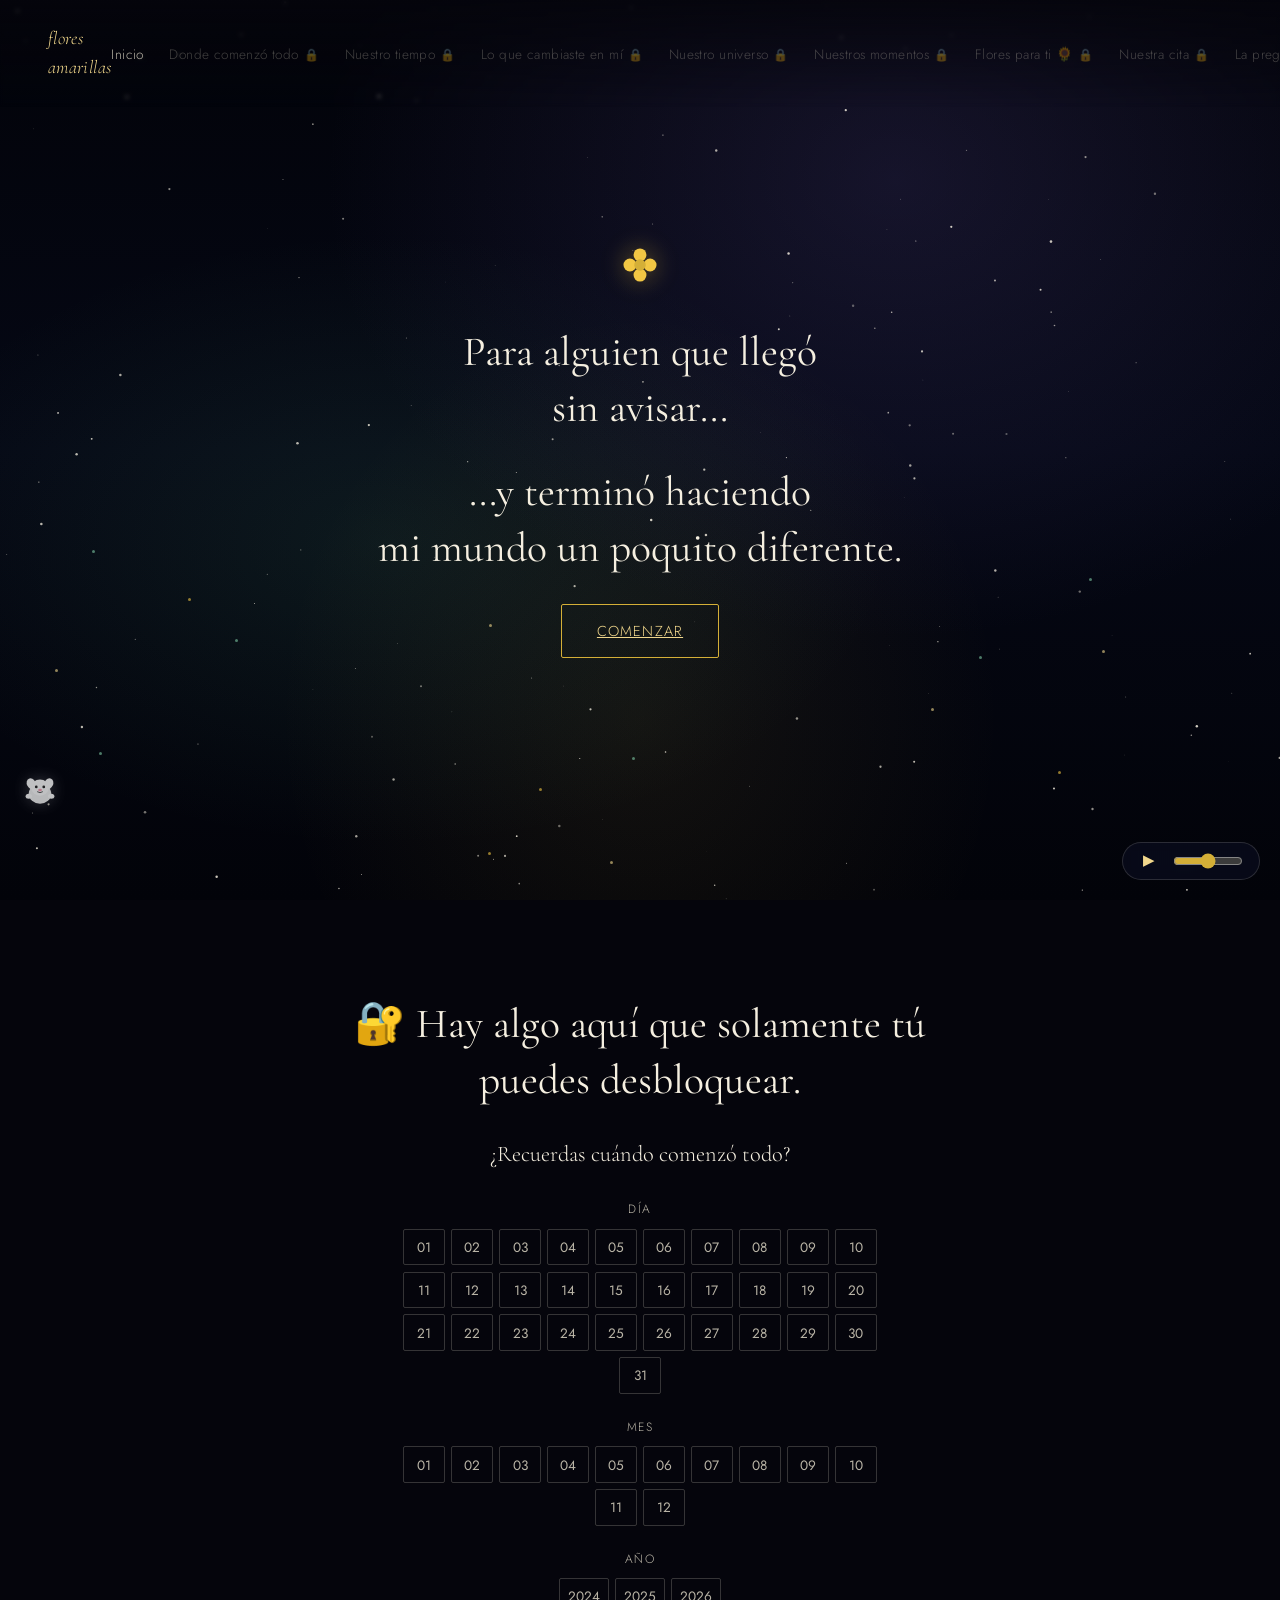
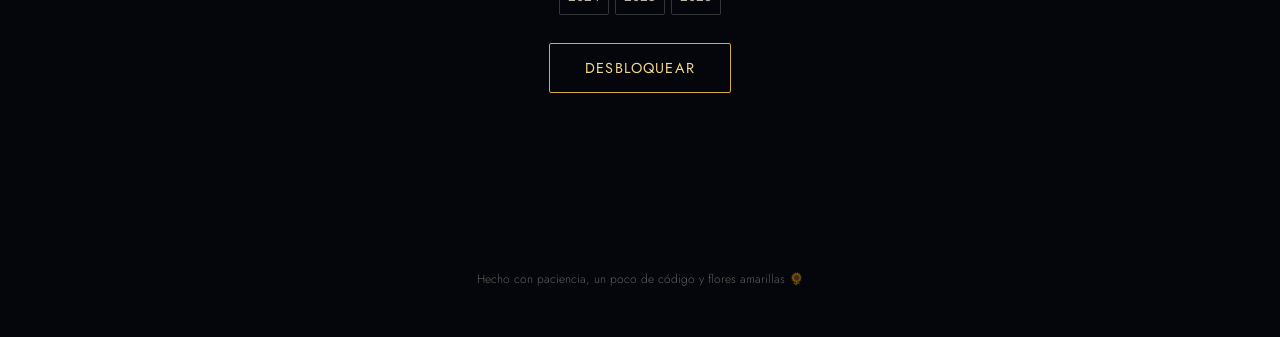
==== paginas/cita.html @ 93f7d059 "Add files via upload" ====
<!DOCTYPE html>
<html lang="es">
<head>
  <meta charset="UTF-8" />
  <meta name="viewport" content="width=device-width, initial-scale=1.0" />
  <title>Nuestra cita — Flores Amarillas</title>

  <link rel="stylesheet" href="../css/style.css" />
  <link rel="stylesheet" href="../css/galaxia.css" />
  <link rel="stylesheet" href="../css/responsive.css" />
</head>
<body>

  <div class="fondo-galaxia" aria-hidden="true"></div>
  <canvas class="lienzo-estrellas" aria-hidden="true"></canvas>

  <nav class="nav" aria-label="Navegación principal">
    <a href="../index.html" class="nav__marca">flores amarillas</a>
    <button class="nav__hamburguesa" aria-label="Abrir menú" aria-expanded="false">
      <span></span><span></span><span></span>
    </button>
    <ul class="nav__lista">
      <li><a href="../index.html" class="nav__enlace">Inicio</a></li>
      <li><a href="comienzo.html" class="nav__enlace" data-requiere-desbloqueo>Donde comenzó todo</a></li>
      <li><a href="tiempo.html" class="nav__enlace" data-requiere-desbloqueo>Nuestro tiempo</a></li>
      <li><a href="cambios.html" class="nav__enlace" data-requiere-desbloqueo>Lo que cambiaste en mí</a></li>
      <li><a href="universo.html" class="nav__enlace" data-requiere-desbloqueo>Nuestro universo</a></li>
      <li><a href="momentos.html" class="nav__enlace" data-requiere-desbloqueo>Nuestros momentos</a></li>
      <li><a href="flores.html" class="nav__enlace" data-requiere-desbloqueo>Flores para ti 🌻</a></li>
      <li><a href="cita.html" class="nav__enlace" data-requiere-desbloqueo>Nuestra cita</a></li>
      <li><a href="pregunta.html" class="nav__enlace" data-requiere-desbloqueo>La pregunta ❤️</a></li>
    </ul>
  </nav>

  <section class="seccion">
    <div class="seccion__contenido">

      
      <p class="frase frase--pequena" style="opacity:0.7; margin-bottom:0.5rem;">🎵 La música de fondo es parte de esto también...</p>
      <p class="frase">Creo que todavía nos falta una historia fuera de esta pantalla.</p>
      <p class="frase frase--enfasis" style="transition-delay: 400ms;">¿Qué tal si tenemos una cita?</p>

      <div class="opciones-cita" id="opciones-cita">
        <button type="button" class="opcion-cita"><span class="opcion-cita__emoji">☕</span> Tomar un café</button>
        <button type="button" class="opcion-cita"><span class="opcion-cita__emoji">🍕</span> Comer algo</button>
        <button type="button" class="opcion-cita"><span class="opcion-cita__emoji">🎬</span> Ver una película</button>
        <button type="button" class="opcion-cita"><span class="opcion-cita__emoji">🌅</span> Ver el atardecer</button>
        <button type="button" class="opcion-cita"><span class="opcion-cita__emoji">🚶</span> Dar una vuelta</button>
        <button type="button" class="opcion-cita"><span class="opcion-cita__emoji">🌻</span> Algo que tú elijas</button>
      </div>

      <div class="tarjeta-cita" id="tarjeta-cita">
        <span class="tarjeta-cita__titulo">Nuestra posible cita</span>
        <span class="tarjeta-cita__plan" id="tarjeta-cita-plan"></span>
        <span class="tarjeta-cita__nota">Ahora solamente falta encontrar el día.</span>
        <button type="button" class="tarjeta-cita__cambiar" id="boton-cambiar-plan">elegir otra opción</button>
      </div>

      <a href="pregunta.html" class="boton boton--fantasma">CONTINUAR</a>
    </div>
  </section>

    <div class="cinnamoroll cinnamoroll--flor" id="cinnamoroll-easter" title="¿Qué es esto?">
    <svg viewBox="0 0 64 64" width="40" height="40" aria-hidden="true">
      <ellipse cx="32" cy="38" rx="18" ry="16" fill="#f5f5f5"/>
      <ellipse cx="32" cy="28" rx="14" ry="13" fill="#ffffff"/>
      <ellipse cx="18" cy="22" rx="7" ry="9" fill="#ffffff" transform="rotate(-25 18 22)"/>
      <ellipse cx="46" cy="22" rx="7" ry="9" fill="#ffffff" transform="rotate(25 46 22)"/>
      <circle cx="26" cy="27" r="2.2" fill="#2a2a2a"/>
      <circle cx="38" cy="27" r="2.2" fill="#2a2a2a"/>
      <ellipse cx="32" cy="32" rx="3" ry="2.2" fill="#f4a0b5"/>
      <path d="M28 35 Q32 38 36 35" stroke="#2a2a2a" stroke-width="1.2" fill="none" stroke-linecap="round"/>
      <ellipse cx="14" cy="42" rx="5" ry="4" fill="#ffffff"/>
      <ellipse cx="50" cy="42" rx="5" ry="4" fill="#ffffff"/>
    </svg>
    <span class="cinnamoroll__burbuja">Una cita suena a buen plan ☁️</span>
  </div>

  <div class="reproductor">
    <audio id="audio-musica" src="../audio/musica.mp3" loop preload="none"></audio>
    <button class="reproductor__boton" aria-label="Reproducir o pausar música">▶</button>
    <input class="reproductor__volumen" type="range" min="0" max="1" step="0.05" value="0.5" aria-label="Volumen" />
  </div>

  <footer class="pie">Hecho con paciencia, un poco de código y flores amarillas 🌻</footer>

  <script src="../js/main.js"></script>
  <script src="../js/cita.js"></script>

  <script>
    document.addEventListener('DOMContentLoaded', () => {
      const c = document.querySelector('#cinnamoroll-easter');
      if (c) {
        c.addEventListener('click', () => {
          c.classList.add('es-hablando');
          setTimeout(() => c.classList.remove('es-hablando'), 3200);
        });
      }
    });
  </script>

</body>
</html>
---- css/style.css ----
/* ESTILOS BASE — "Flores Amarillas" */

/* 
   1. FUENTES */
@import url('https://fonts.googleapis.com/css2?family=Cormorant+Garamond:ital,wght@0,400;0,500;0,600;1,400;1,500&family=Jost:wght@300;400;500&display=swap');

/* 2.  DISEÑO  */
:root {
  /* Paleta — base galaxia nocturna */
  --color-vacio: #05050c;        /* negro base, casi absoluto */
  --color-vacio-2: #0b0e1e;      /* negro azulado, para degradados */
  --color-nebulosa: #12142a;     /* superficie ligeramente elevada */

  /* Paleta — acentos cálidos */
  --color-oro: #d4af37;          /* dorado principal */
  --color-oro-claro: #f1d78c;    /* dorado claro, para brillos */
  --color-amarillo: #f2c744;     /* amarillo flor */
  --color-magenta: #e8a4c0;      /* rosa/magenta, uso muy puntual */

  /* Paleta — verde (color favorito de ella) */
  --color-verde: #4a9c6d;        /* verde principal */
  --color-verde-claro: #7ec8a3;  /* verde suave para brillos */
  --color-verde-oscuro: #2d6a4f; /* verde profundo */
  --color-verde-tenue: rgba(74, 156, 109, 0.35);

  /* Texto */
  --color-marfil: #f5efe0;       /* texto principal sobre fondo oscuro */
  --color-marfil-tenue: #b9b4a6; /* texto secundario */

  /* Tipografía */
  --fuente-display: 'Cormorant Garamond', Georgia, serif;
  --fuente-cuerpo: 'Jost', 'Segoe UI', sans-serif;

  /* Espaciado y forma */
  --radio-suave: 2px;            /* casi sin redondeo: look elegante, no "app" */
  --transicion-suave: 700ms cubic-bezier(0.16, 1, 0.3, 1);
  --transicion-rapida: 250ms ease;

  /* Ancho de lectura cómodo */
  --ancho-lectura: 42ch;
}

/* ---------------------------------------------------------
   3. RESET BÁSICO
   --------------------------------------------------------- */
*, *::before, *::after {
  box-sizing: border-box;
}

html {
  scroll-behavior: smooth;
}

body {
  margin: 0;
  min-height: 100dvh;
  background: var(--color-vacio);
  color: var(--color-marfil);
  font-family: var(--fuente-cuerpo);
  font-weight: 300;
  line-height: 1.6;
  overflow-x: hidden;
}

h1, h2, h3, p, figure {
  margin: 0;
}

button {
  font-family: inherit;
  cursor: pointer;
}

a {
  color: inherit;
}

img, svg {
  max-width: 100%;
  display: block;
}

/* movimiento */
@media (prefers-reduced-motion: reduce) {
  html {
    scroll-behavior: auto;
  }
  *, *::before, *::after {
    animation-duration: 0.001ms !important;
    animation-iteration-count: 1 !important;
    transition-duration: 0.001ms !important;
  }
}

/* Foco visible para navegación por teclado */
a:focus-visible,
button:focus-visible,
[tabindex]:focus-visible {
  outline: 1px solid var(--color-oro-claro);
  outline-offset: 4px;
}

/* ---------------------------------------------------------
   4. FONDO ------------------------ */

.fondo-galaxia {
    position: fixed;
    inset: 0;
    z-index: -10;
    background:
        radial-gradient(
            ellipse at 70% 20%,
            rgba(77, 64, 130, 0.25),
            transparent 45%
        ),
        radial-gradient(
            ellipse at 30% 60%,
            rgba(74, 156, 109, 0.12),
            transparent 40%
        ),
        radial-gradient(
            ellipse at 50% 80%,
            rgba(212, 175, 55, 0.08),
            transparent 40%
        ),
        linear-gradient(
            180deg,
            #020309 0%,
            #050815 50%,
            #020309 100%
        );
}

/* ---------------------------------------------------------
   5. BARRA DE NAVEGACIÓN
    --------------------------------------------------------- */
.nav {
  position: fixed;
  top: 0;
  left: 0;
  right: 0;
  z-index: 100;
  display: flex;
  align-items: center;
  justify-content: space-between;
  padding: 1.5rem clamp(1.25rem, 4vw, 3rem);
  background: linear-gradient(to bottom, rgba(5, 5, 12, 0.85), transparent);
  backdrop-filter: blur(2px);
}

.nav__marca {
  font-family: var(--fuente-display);
  font-style: italic;
  font-size: 1.15rem;
  letter-spacing: 0.02em;
  color: var(--color-oro-claro);
  text-decoration: none;
}

.nav__lista {
  list-style: none;
  display: flex;
  gap: clamp(1rem, 2vw, 2rem);
  margin: 0;
  padding: 0;
}

.nav__enlace {
  position: relative;
  text-decoration: none;
  font-size: 0.85rem;
  letter-spacing: 0.03em;
  color: var(--color-marfil-tenue);
  padding-bottom: 0.2rem;
  transition: color var(--transicion-rapida);
  white-space: nowrap;
}

.nav__enlace::after {
  content: '';
  position: absolute;
  left: 0;
  bottom: 0;
  width: 0;
  height: 1px;
  background: var(--color-oro);
  transition: width var(--transicion-rapida);
}

.nav__enlace:hover,
.nav__enlace:focus-visible {
  color: var(--color-marfil);
}

.nav__enlace:hover::after,
.nav__enlace:focus-visible::after {
  width: 100%;
}

/* Secciones aún bloqueadas: se muestran, pero no se puede entrar */
.nav__enlace--bloqueado {
  color: rgba(185, 180, 166, 0.35);
  cursor: not-allowed;
  pointer-events: none;
}

.nav__enlace--bloqueado::after {
  display: none;
}

.nav__candado {
  font-size: 0.75rem;
  margin-left: 0.3rem;
}

/* Botón de menú hamburguesa (solo visible en móvil, ver responsive.css) */
.nav__hamburguesa {
  display: none;
  background: none;
  border: none;
  width: 28px;
  height: 20px;
  position: relative;
}

.nav__hamburguesa span {
  position: absolute;
  left: 0;
  width: 100%;
  height: 1px;
  background: var(--color-marfil);
  transition: transform var(--transicion-rapida), opacity var(--transicion-rapida);
}

.nav__hamburguesa span:nth-child(1) { top: 0; }
.nav__hamburguesa span:nth-child(2) { top: 50%; transform: translateY(-50%); }
.nav__hamburguesa span:nth-child(3) { bottom: 0; }

.nav--abierto .nav__hamburguesa span:nth-child(1) {
  transform: translateY(9px) rotate(45deg);
}
.nav--abierto .nav__hamburguesa span:nth-child(2) {
  opacity: 0;
}
.nav--abierto .nav__hamburguesa span:nth-child(3) {
  transform: translateY(-9px) rotate(-45deg);
}

/* 6. SECCIONES GENERALES */
.seccion {
  min-height: 100dvh;
  display: flex;
  flex-direction: column;
  align-items: center;
  justify-content: center;
  text-align: center;
  padding: 6rem 1.5rem;
  position: relative;
}

.seccion__contenido {
  max-width: 640px;
  display: flex;
  flex-direction: column;
  gap: 1.75rem;
  align-items: center;
}

/* Texto de apertura */
.frase {
  font-family: var(--fuente-display);
  font-weight: 400;
  font-size: clamp(1.6rem, 4.5vw, 2.6rem);
  line-height: 1.35;
  color: var(--color-marfil);
  opacity: 0;
  transform: translateY(14px);
  transition: opacity 1200ms ease, transform 1200ms ease;
}

.frase.es-visible {
  opacity: 1;
  transform: translateY(0);
}

.frase--enfasis {
  font-style: italic;
  color: var(--color-oro-claro);
}

.frase--pequena {
  font-family: var(--fuente-cuerpo);
  font-size: 1rem;
  color: var(--color-marfil-tenue);
  max-width: var(--ancho-lectura);
}

/* 7. BOTONES */
.boton {
  appearance: none;
  border: 1px solid var(--color-oro);
  background: transparent;
  color: var(--color-oro-claro);
  font-family: var(--fuente-cuerpo);
  font-size: 0.9rem;
  letter-spacing: 0.08em;
  padding: 0.9rem 2.2rem;
  border-radius: var(--radio-suave);
  transition: background var(--transicion-rapida), color var(--transicion-rapida), box-shadow var(--transicion-rapida);
}

.boton:hover,
.boton:focus-visible {
  background: var(--color-oro);
  color: var(--color-vacio);
  box-shadow: 0 0 24px rgba(212, 175, 55, 0.35);
}

.boton--fantasma {
  border-color: rgba(245, 239, 224, 0.25);
  color: var(--color-marfil-tenue);
}

.boton--fantasma:hover,
.boton--fantasma:focus-visible {
  background: rgba(245, 239, 224, 0.08);
  color: var(--color-marfil);
  box-shadow: none;
}

/* ---------------------------------------------------------
   8. SECCIÓN DE INICIO (hero)
   --------------------------------------------------------- */
.hero {
  justify-content: center;
}

.hero__flor {
  width: 46px;
  height: 46px;
  margin-bottom: 0.5rem;
  animation: flotar 6s ease-in-out infinite;
}

@keyframes flotar {
  0%, 100% { transform: translateY(0) rotate(0deg); }
  50% { transform: translateY(-10px) rotate(4deg); }
}

/* 9. SECCIÓN DE DESBLOQUEO*/
.desbloqueo__pregunta {
  font-family: var(--fuente-display);
  font-size: 1.4rem;
  color: var(--color-marfil);
}

.selector-fecha {
  display: flex;
  flex-direction: column;
  gap: 1.5rem;
  width: 100%;
}

.selector-fecha__grupo {
  display: flex;
  flex-direction: column;
  gap: 0.6rem;
  align-items: center;
}

.selector-fecha__etiqueta {
  font-size: 0.75rem;
  letter-spacing: 0.12em;
  color: var(--color-marfil-tenue);
}

.selector-fecha__opciones {
  display: flex;
  flex-wrap: wrap;
  justify-content: center;
  gap: 0.4rem;
  max-width: 520px;
}

.selector-fecha__boton {
  min-width: 2.6rem;
  padding: 0.45rem 0.5rem;
  border: 1px solid rgba(245, 239, 224, 0.2);
  background: transparent;
  color: var(--color-marfil-tenue);
  border-radius: var(--radio-suave);
  font-size: 0.85rem;
  transition: border-color var(--transicion-rapida), color var(--transicion-rapida), background var(--transicion-rapida);
}

.selector-fecha__boton:hover,
.selector-fecha__boton:focus-visible {
  border-color: var(--color-oro);
  color: var(--color-marfil);
}

.selector-fecha__boton.es-seleccionado {
  background: var(--color-oro);
  border-color: var(--color-oro);
  color: var(--color-vacio);
}

.desbloqueo__mensaje {
  min-height: 1.4em;
  font-size: 0.9rem;
  color: var(--color-magenta);
}

.desbloqueo__mensaje.es-exito {
  color: var(--color-amarillo);
}

/* Destello que acompaña el desbloqueo correcto */
.destello {
  position: fixed;
  inset: 0;
  pointer-events: none;
  background: radial-gradient(circle at 50% 50%, rgba(242, 199, 68, 0.25), transparent 60%);
  opacity: 0;
  z-index: 90;
}

.destello.es-activo {
  animation: destello-pulso 900ms ease-out;
}

@keyframes destello-pulso {
  0% { opacity: 0; }
  40% { opacity: 1; }
  100% { opacity: 0; }
}

/* --10. REPRODUCTOR  */
.reproductor {
  position: fixed;
  bottom: 1.25rem;
  right: 1.25rem;
  z-index: 100;
  display: flex;
  align-items: center;
  gap: 0.6rem;
  padding: 0.5rem 0.9rem;
  border: 1px solid rgba(245, 239, 224, 0.15);
  background: rgba(11, 14, 30, 0.7);
  backdrop-filter: blur(6px);
  border-radius: 999px;
}

.reproductor__boton {
  background: none;
  border: none;
  color: var(--color-oro-claro);
  font-size: 0.95rem;
  line-height: 1;
}

.reproductor__volumen {
  width: 70px;
  accent-color: var(--color-oro);
}

/* ---------------------------------------------------------
   11. PIE DISCRETO
   --------------------------------------------------------- */
.pie {
  text-align: center;
  padding: 2rem 1.5rem 3rem;
  font-size: 0.75rem;
  color: rgba(185, 180, 166, 0.5);
}

/* 12. "DONDE COMENZÓ TODO" */
.fecha-destacada {
  display: flex;
  flex-direction: column;
  gap: 0.35rem;
  opacity: 0;
  transform: translateY(14px);
  transition: opacity 1200ms ease, transform 1200ms ease;
}

.fecha-destacada.es-visible {
  opacity: 1;
  transform: translateY(0);
}

.fecha-destacada__dia {
  font-family: var(--fuente-display);
  font-size: clamp(1.6rem, 5vw, 2.4rem);
  letter-spacing: 0.04em;
  color: var(--color-oro-claro);
}

.fecha-destacada__hora {
  font-size: 0.85rem;
  letter-spacing: 0.15em;
  color: var(--color-marfil-tenue);
}

.estrella-ilustracion {
  width: 64px;
  height: 64px;
  opacity: 0.3;
  transform: scale(0.75);
  transition: opacity 1100ms ease, transform 1100ms ease, filter 1100ms ease;
}

.estrella-ilustracion.es-encendida {
  opacity: 1;
  transform: scale(1);
  filter: drop-shadow(0 0 18px rgba(242, 199, 68, 0.65));
  animation: estrella-pulso 2600ms ease-in-out infinite;
}

@keyframes estrella-pulso {
  0%, 100% { filter: drop-shadow(0 0 14px rgba(242, 199, 68, 0.5)); }
  50% { filter: drop-shadow(0 0 24px rgba(242, 199, 68, 0.75)); }
}

@media (prefers-reduced-motion: reduce) {
  .estrella-ilustracion.es-encendida {
    animation: none;
  }
}

/* Texto que se escribe letra por letra */
.frase-escrita {
  font-family: var(--fuente-display);
  font-size: clamp(1.3rem, 4vw, 1.9rem);
  line-height: 1.4;
  color: var(--color-marfil);
  min-height: 2.8em;
}
/* =========================================================
   NUEVOS ESTILOS — Verde, Cinnamoroll, Universo, Crecimiento
   ========================================================= */

/* Botones con acento verde sutil */
.boton--verde {
  border-color: var(--color-verde);
  color: var(--color-verde-claro);
}
.boton--verde:hover,
.boton--verde:focus-visible {
  background: var(--color-verde);
  color: var(--color-vacio);
  box-shadow: 0 0 24px rgba(74, 156, 109, 0.35);
}

/* Partículas verdes */
.particula--verde {
  background: var(--color-verde-claro) !important;
}

/* CINNAMOROLL EASTER EGG */
.cinnamoroll {
  position: fixed;
  z-index: 50;
  width: 42px;
  height: 42px;
  cursor: pointer;
  opacity: 0.75;
  transition: opacity 300ms ease, transform 400ms ease;
  filter: drop-shadow(0 0 8px rgba(255, 255, 255, 0.25));
}
.cinnamoroll:hover {
  opacity: 1;
  transform: scale(1.12);
}
.cinnamoroll__burbuja {
  position: absolute;
  bottom: calc(100% + 8px);
  left: 50%;
  transform: translateX(-50%) scale(0.85);
  background: rgba(11, 14, 30, 0.92);
  border: 1px solid rgba(245, 239, 224, 0.2);
  color: var(--color-marfil);
  font-family: var(--fuente-cuerpo);
  font-size: 0.78rem;
  padding: 0.55rem 0.85rem;
  border-radius: 12px;
  white-space: nowrap;
  opacity: 0;
  pointer-events: none;
  transition: opacity 300ms ease, transform 300ms ease;
  box-shadow: 0 4px 20px rgba(0,0,0,0.4);
}
.cinnamoroll.es-hablando .cinnamoroll__burbuja {
  opacity: 1;
  transform: translateX(-50%) scale(1);
}
.cinnamoroll__burbuja::after {
  content: '';
  position: absolute;
  top: 100%;
  left: 50%;
  transform: translateX(-50%);
  border: 6px solid transparent;
  border-top-color: rgba(11, 14, 30, 0.92);
}

/* Posiciones posibles para easter eggs */
.cinnamoroll--esquina {
  bottom: 5.5rem;
  left: 1.25rem;
}
.cinnamoroll--flotante {
  top: 22%;
  right: 8%;
  animation: cinnamoroll-flotar 7s ease-in-out infinite;
}
.cinnamoroll--flor {
  bottom: 28%;
  left: 12%;
}
.cinnamoroll--musica {
  bottom: 5.5rem;
  right: 9rem;
}

@keyframes cinnamoroll-flotar {
  0%, 100% { transform: translateY(0); }
  50% { transform: translateY(-12px); }
}

/* SECCIÓN NUESTRO UNIVERSO */
.universo-foto-contenedor {
  position: relative;
  width: min(280px, 70vw);
  aspect-ratio: 1;
  margin: 1.5rem auto;
}
.universo-foto {
  width: 100%;
  height: 100%;
  object-fit: cover;
  border-radius: 50%;
  border: 2px solid rgba(212, 175, 55, 0.45);
  box-shadow:
    0 0 40px rgba(74, 156, 109, 0.25),
    0 0 80px rgba(212, 175, 55, 0.15),
    inset 0 0 30px rgba(0,0,0,0.3);
  position: relative;
  z-index: 2;
}
.universo-anillo {
  position: absolute;
  inset: -18px;
  border-radius: 50%;
  border: 1px solid rgba(74, 156, 109, 0.3);
  animation: universo-rotar 40s linear infinite;
  z-index: 1;
}
.universo-anillo::before {
  content: '✦';
  position: absolute;
  top: -6px;
  left: 50%;
  transform: translateX(-50%);
  color: var(--color-oro-claro);
  font-size: 0.7rem;
  opacity: 0.8;
}
.universo-anillo--2 {
  inset: -36px;
  border-color: rgba(212, 175, 55, 0.2);
  animation-duration: 55s;
  animation-direction: reverse;
}
.universo-anillo--2::before {
  content: '✧';
  color: var(--color-verde-claro);
}
.universo-particula {
  position: absolute;
  width: 4px;
  height: 4px;
  border-radius: 50%;
  background: var(--color-verde-claro);
  opacity: 0.6;
  z-index: 3;
  animation: universo-orbitar 12s linear infinite;
}
.universo-flor-mini {
  position: absolute;
  font-size: 0.9rem;
  opacity: 0.7;
  z-index: 3;
  animation: flotar 5s ease-in-out infinite;
}

@keyframes universo-rotar {
  from { transform: rotate(0deg); }
  to { transform: rotate(360deg); }
}
@keyframes universo-orbitar {
  from { transform: rotate(0deg) translateX(90px) rotate(0deg); }
  to { transform: rotate(360deg) translateX(90px) rotate(-360deg); }
}

/* CRECIMIENTO DE FLOR (semilla → flor) */
.crecimiento {
  width: 180px;
  height: 220px;
  position: relative;
  margin: 1rem auto;
}
.crecimiento__semilla {
  position: absolute;
  bottom: 20px;
  left: 50%;
  width: 14px;
  height: 18px;
  background: #8b6914;
  border-radius: 50% 50% 40% 40%;
  transform: translateX(-50%) scale(1);
  transition: all 800ms ease;
  z-index: 1;
}
.crecimiento__raiz {
  position: absolute;
  bottom: 8px;
  left: 50%;
  width: 2px;
  height: 0;
  background: #5a3a1a;
  transform: translateX(-50%);
  transition: height 900ms ease;
  z-index: 0;
}
.crecimiento__tallo {
  position: absolute;
  bottom: 20px;
  left: 50%;
  width: 4px;
  height: 0;
  background: var(--color-verde-oscuro);
  border-radius: 2px;
  transform: translateX(-50%);
  transition: height 1200ms cubic-bezier(0.16, 1, 0.3, 1);
  z-index: 2;
}
.crecimiento__hoja {
  position: absolute;
  width: 22px;
  height: 14px;
  background: var(--color-verde);
  border-radius: 0 100% 0 100%;
  opacity: 0;
  transition: opacity 600ms ease, transform 700ms ease;
  z-index: 3;
}
.crecimiento__hoja--izq {
  left: calc(50% - 22px);
  bottom: 70px;
  transform: rotate(-35deg) scale(0);
}
.crecimiento__hoja--der {
  left: 50%;
  bottom: 95px;
  transform: rotate(35deg) scale(0);
  border-radius: 100% 0 100% 0;
}
.crecimiento__flor {
  position: absolute;
  left: 50%;
  bottom: 140px;
  width: 48px;
  height: 48px;
  transform: translateX(-50%) scale(0);
  transition: transform 800ms cubic-bezier(0.34, 1.56, 0.64, 1);
  z-index: 4;
}
.crecimiento.es-raiz .crecimiento__raiz { height: 18px; }
.crecimiento.es-tallo .crecimiento__tallo { height: 120px; }
.crecimiento.es-tallo .crecimiento__semilla { opacity: 0; transform: translateX(-50%) scale(0.3); }
.crecimiento.es-hojas .crecimiento__hoja { opacity: 1; }
.crecimiento.es-hojas .crecimiento__hoja--izq { transform: rotate(-35deg) scale(1); }
.crecimiento.es-hojas .crecimiento__hoja--der { transform: rotate(35deg) scale(1); }
.crecimiento.es-flor .crecimiento__flor { transform: translateX(-50%) scale(1); }

/* Campo de flores al final */
.campo-flores {
  display: flex;
  flex-wrap: wrap;
  justify-content: center;
  gap: 0.6rem 1rem;
  margin-top: 1.5rem;
  opacity: 0;
  transition: opacity 1200ms ease;
}
.campo-flores.es-visible { opacity: 1; }
.campo-flores span {
  font-size: 1.4rem;
  animation: flotar 4s ease-in-out infinite;
  display: inline-block;
}
.campo-flores span:nth-child(odd) { animation-delay: 0.4s; }
.campo-flores span:nth-child(3n) { animation-delay: 0.9s; color: var(--color-verde-claro); }

/* SECCIÓN DESPUÉS DE LAS 9:02 */
.noche-estrellada {
  position: relative;
  min-height: 40vh;
  display: flex;
  flex-direction: column;
  align-items: center;
  justify-content: center;
  gap: 1.2rem;
}
.noche-estrellada__cielo {
  position: absolute;
  inset: 0;
  overflow: hidden;
  pointer-events: none;
}
.noche-estrellada__estrella-nueva {
  position: absolute;
  width: 3px;
  height: 3px;
  background: #f5efe0;
  border-radius: 50%;
  opacity: 0;
  animation: aparecer-estrella 1.2s ease forwards;
}

@keyframes aparecer-estrella {
  0% { opacity: 0; transform: scale(0); }
  60% { opacity: 1; transform: scale(1.4); }
  100% { opacity: 0.7; transform: scale(1); }
}

/* ÚLTIMA PÁGINA — más íntima */
.pregunta-intima .frase {
  font-size: clamp(1.4rem, 4vw, 2.1rem);
}
.flor-sola {
  width: 56px;
  height: 56px;
  margin: 0.5rem auto 1rem;
  opacity: 0;
  transform: scale(0.6);
  transition: opacity 1400ms ease, transform 1400ms ease, filter 1400ms ease;
  filter: drop-shadow(0 0 12px rgba(242, 199, 68, 0.4));
}
.flor-sola.es-visible {
  opacity: 1;
  transform: scale(1);
}
.celebracion-si {
  position: fixed;
  inset: 0;
  pointer-events: none;
  z-index: 80;
  overflow: hidden;
}
.celebracion-si__particula {
  position: absolute;
  width: 6px;
  height: 6px;
  border-radius: 50%;
  opacity: 0;
}
---- css/galaxia.css ----
/* =========================================================
   GALAXIA.CSS
   Todo lo relacionado al fondo animado: el <canvas> de
   estrellas (dibujado por js/main.js) y algunas partículas
   doradas extra hechas solo con CSS para dar profundidad.
   ========================================================= */

/* El canvas de estrellas ocupa toda la pantalla, detrás del
   contenido y detrás del degradado radial de .fondo-galaxia */
.lienzo-estrellas {
  position: fixed;
  inset: 0;
  z-index: -2;
  display: block;
  width: 100%;
  height: 100%;
}

/* Contenedor de partículas doradas flotantes (CSS puro).
   Se agregan unos pocos <span> en el HTML con esta clase;
   cada uno flota a una velocidad y posición distintas. */
.particula {
  position: fixed;
  z-index: -1;
  width: 3px;
  height: 3px;
  border-radius: 50%;
  background: var(--color-oro-claro);
  opacity: 0.6;
  filter: blur(0.5px);
  animation: particula-flotar 14s ease-in-out infinite;
}

.particula:nth-child(odd) {
  animation-duration: 18s;
  background: var(--color-amarillo);
}

@keyframes particula-flotar {
  0% {
    transform: translate3d(0, 0, 0);
    opacity: 0;
  }
  10% {
    opacity: 0.7;
  }
  50% {
    transform: translate3d(6px, -60px, 0);
  }
  90% {
    opacity: 0.4;
  }
  100% {
    transform: translate3d(-4px, -120px, 0);
    opacity: 0;
  }
}

/* Brillo suave alrededor de un elemento importante
   (se usa con la clase utilitaria .con-brillo) */
.con-brillo {
  filter: drop-shadow(0 0 12px rgba(212, 175, 55, 0.45));
}

@media (prefers-reduced-motion: reduce) {
  .particula {
    animation: none;
    opacity: 0.3;
  }
}
---- css/responsive.css ----
/* =========================================================
   RESPONSIVE.CSS
   Ajustes por tamaño de pantalla. El sitio ya es fluido
   gracias a clamp() y unidades relativas en style.css; aquí
   solo resolvemos los cambios estructurales (menú hamburguesa,
   espaciados) que no pueden lograrse solo con clamp().
   ========================================================= */

/* Tablet y móvil grande */
@media (max-width: 860px) {
  .seccion {
    padding: 5.5rem 1.25rem;
  }

  .selector-fecha__opciones {
    max-width: 100%;
  }
}

/* Móvil: el menú se convierte en hamburguesa */
@media (max-width: 640px) {
  .nav__hamburguesa {
    display: block;
  }

  .nav__lista {
    position: fixed;
    top: 0;
    right: 0;
    height: 100dvh;
    width: min(78vw, 300px);
    flex-direction: column;
    justify-content: center;
    gap: 1.75rem;
    padding: 2rem;
    background: rgba(5, 5, 12, 0.97);
    border-left: 1px solid rgba(212, 175, 55, 0.2);
    transform: translateX(100%);
    transition: transform var(--transicion-suave);
  }

  .nav--abierto .nav__lista {
    transform: translateX(0);
  }

  .nav__enlace {
    font-size: 1rem;
  }

  .hero__flor {
    width: 38px;
    height: 38px;
  }

  .reproductor {
    bottom: 0.75rem;
    right: 0.75rem;
    padding: 0.45rem 0.75rem;
  }

  .reproductor__volumen {
    width: 50px;
  }
}

/* Pantallas muy pequeñas: reducir un poco más el tipo de escala */
@media (max-width: 360px) {
  .frase {
    font-size: 1.5rem;
  }

  .selector-fecha__boton {
    min-width: 2.3rem;
    font-size: 0.78rem;
  }
}
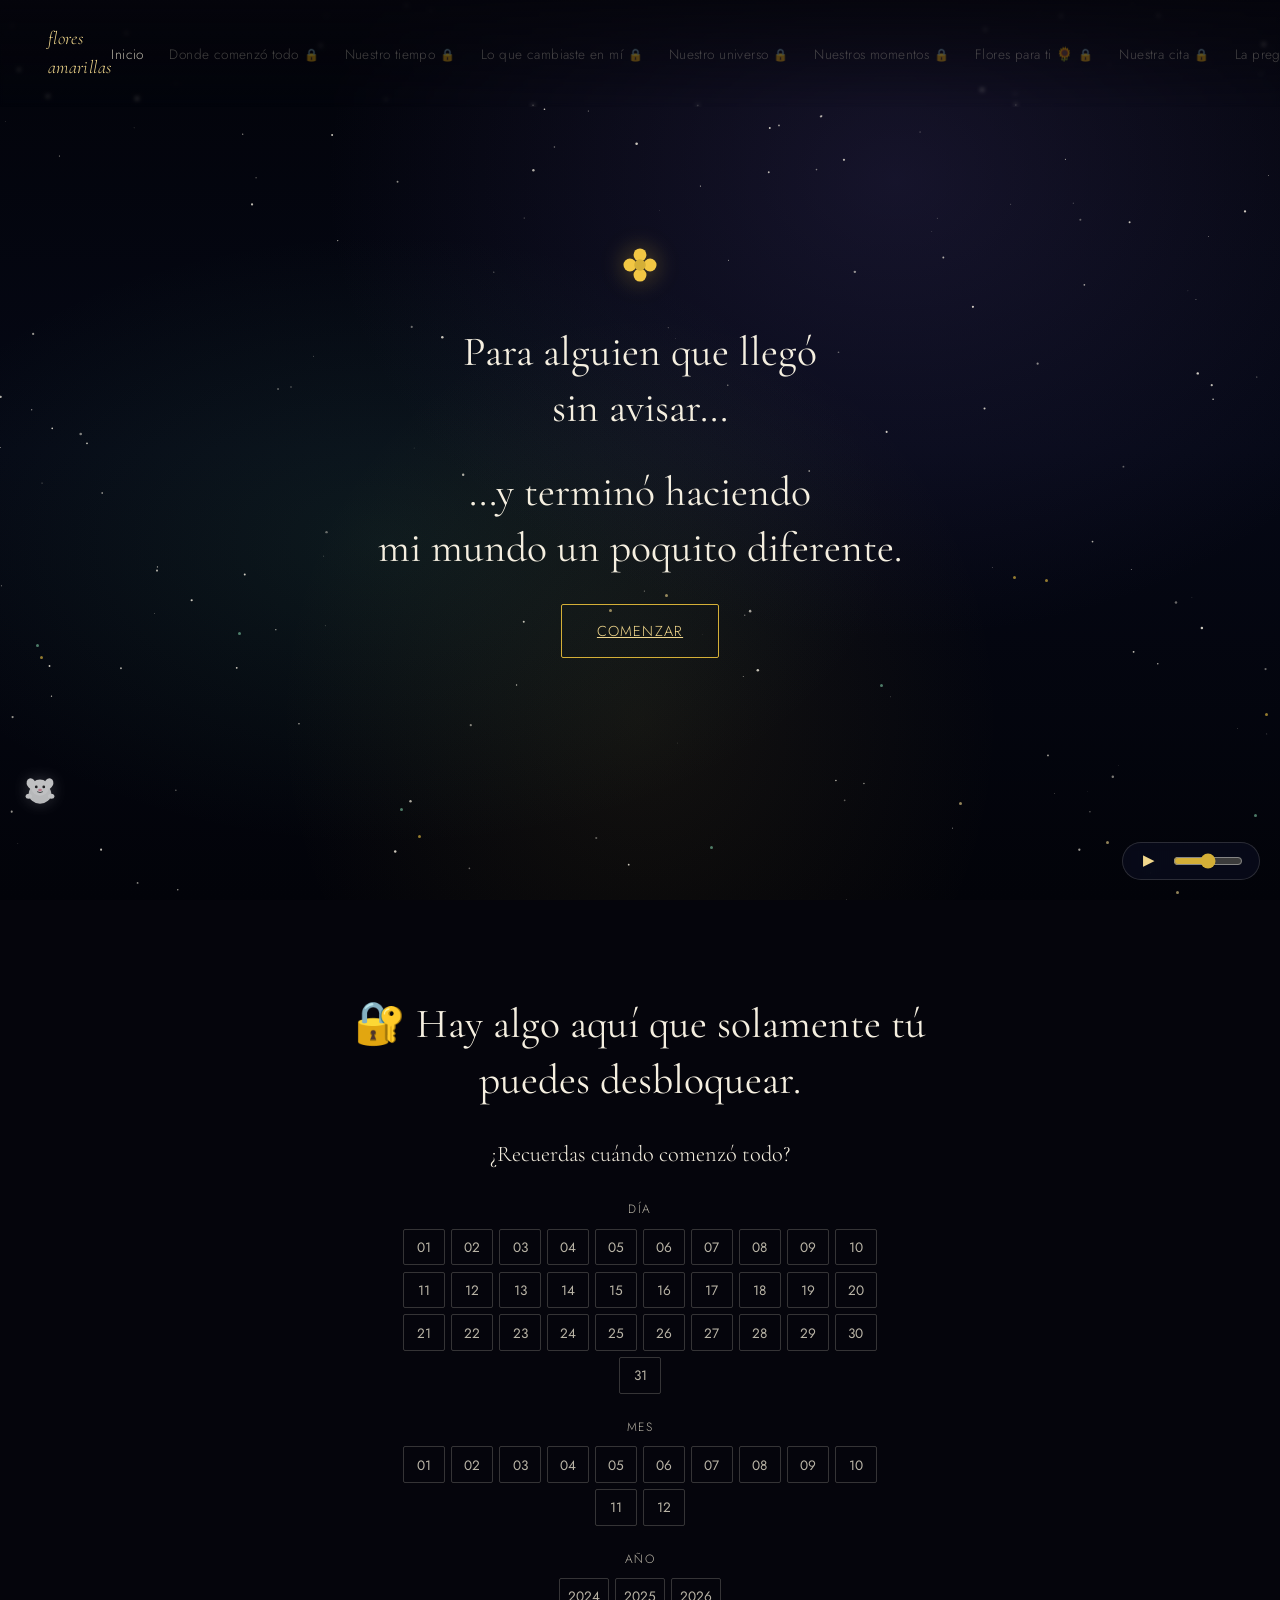
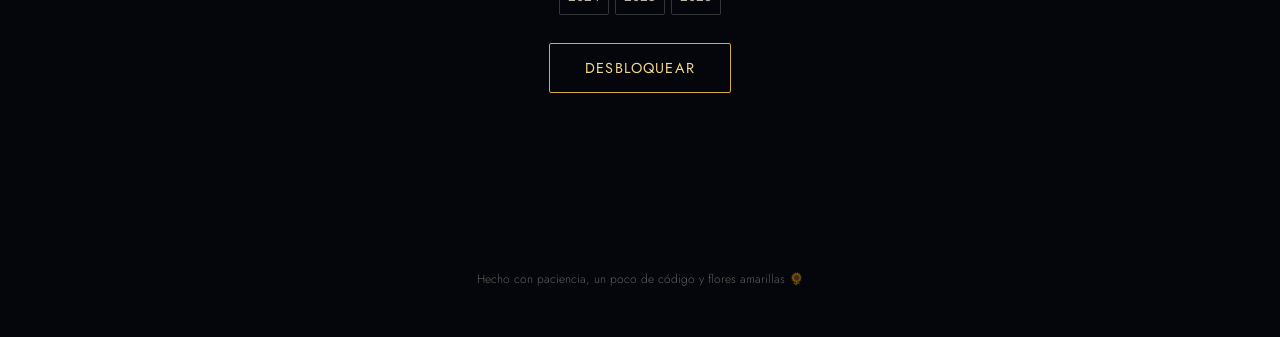
==== commit db57e673: "Remove background music reference from cita.html Removed background music reference from the content" ====
--- a/paginas/cita.html
+++ b/paginas/cita.html
@@ -36,7 +36,7 @@
     <div class="seccion__contenido">
 
       
-      <p class="frase frase--pequena" style="opacity:0.7; margin-bottom:0.5rem;">🎵 La música de fondo es parte de esto también...</p>
+      <p class="frase frase--pequena" style="opacity:0.7; margin-bottom:0.5rem;"></p>
       <p class="frase">Creo que todavía nos falta una historia fuera de esta pantalla.</p>
       <p class="frase frase--enfasis" style="transition-delay: 400ms;">¿Qué tal si tenemos una cita?</p>
 
@@ -100,4 +100,4 @@
   </script>
 
 </body>
-</html>+</html>
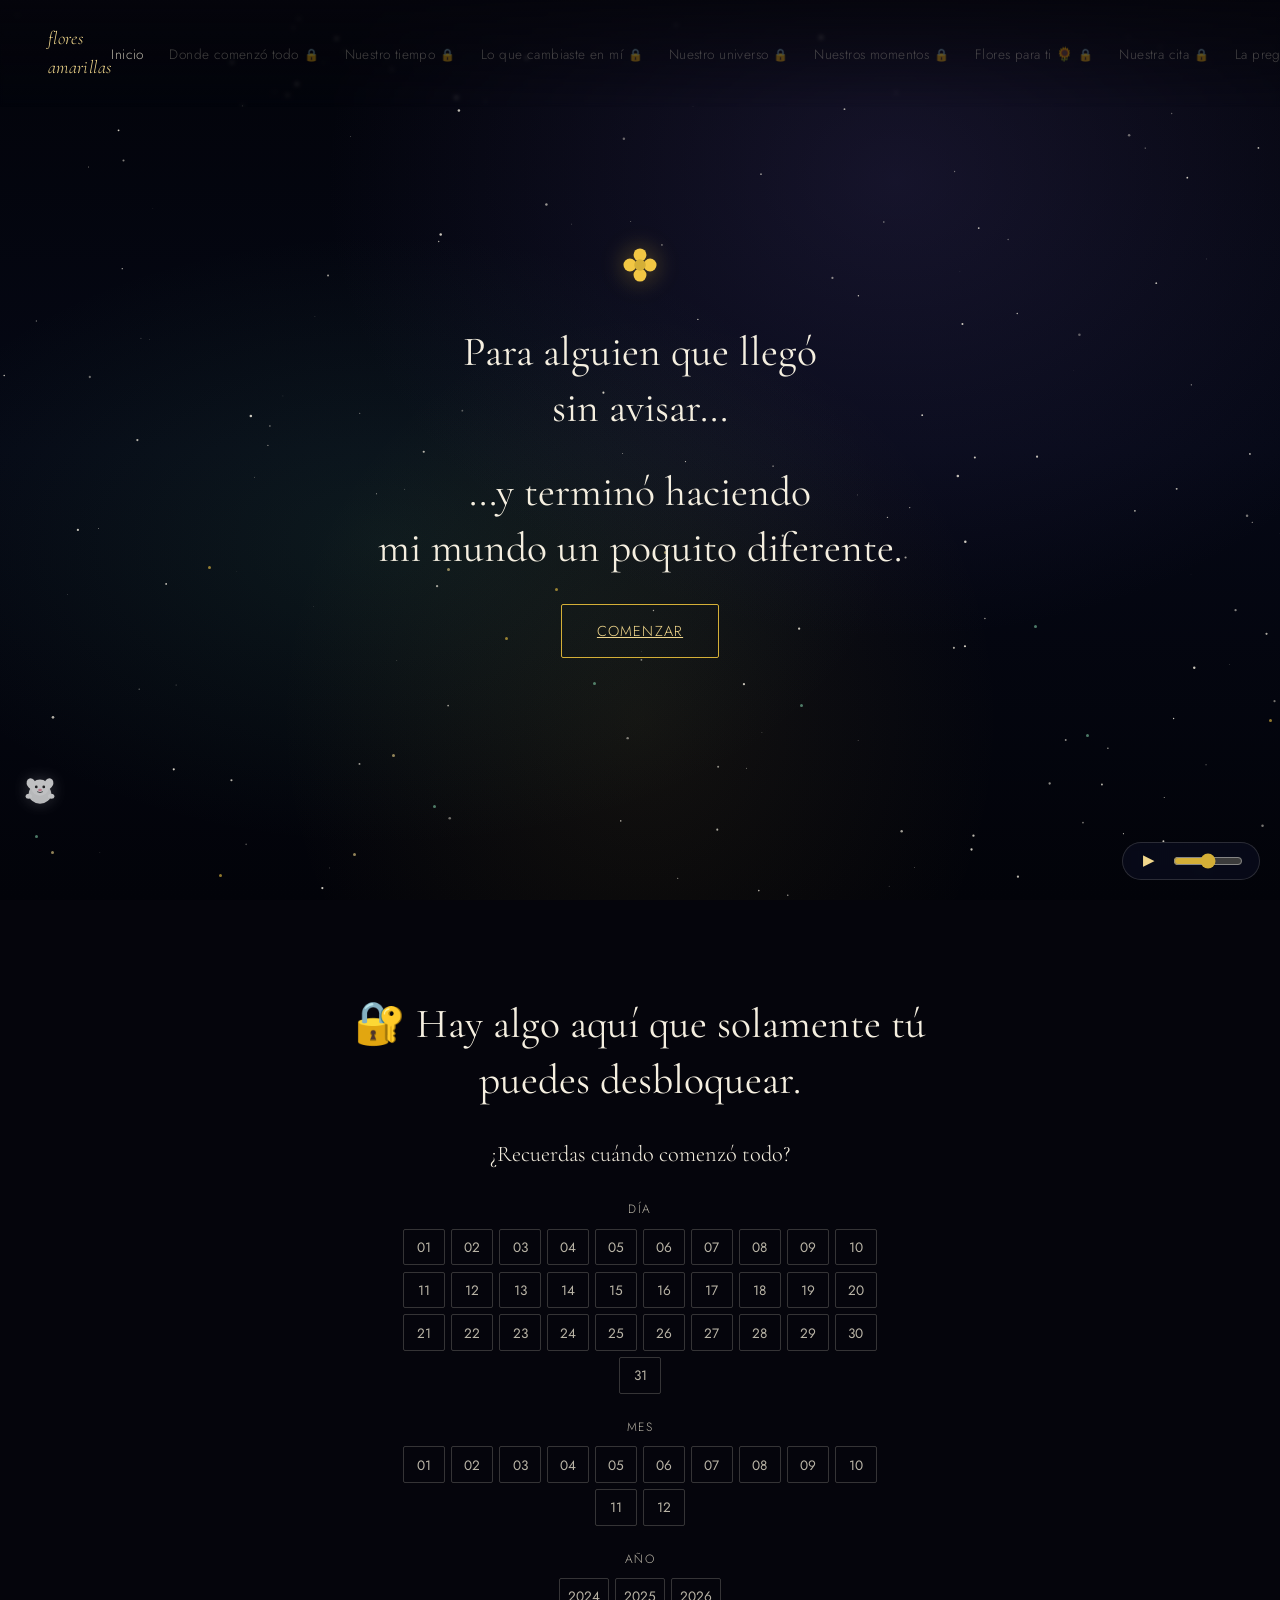
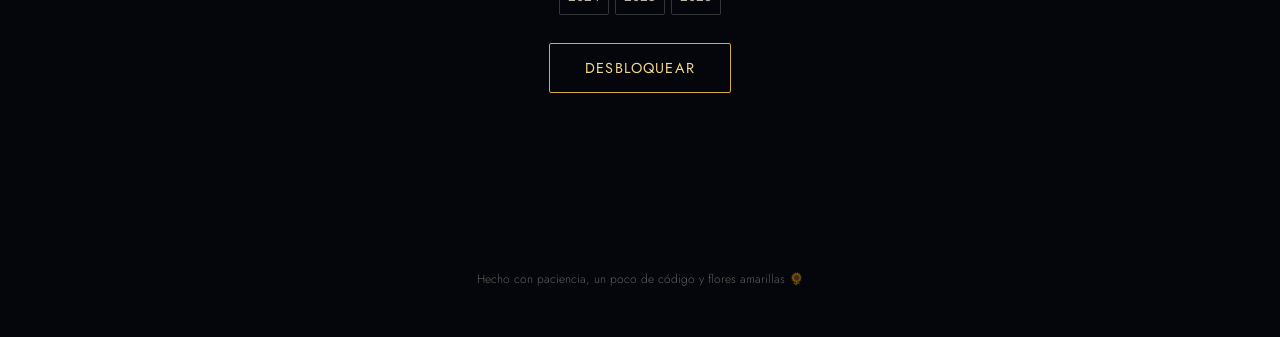
==== commit 9326cf1f: "Simplify footer content in cita.html" ====
--- a/paginas/cita.html
+++ b/paginas/cita.html
@@ -82,7 +82,7 @@
     <input class="reproductor__volumen" type="range" min="0" max="1" step="0.05" value="0.5" aria-label="Volumen" />
   </div>
 
-  <footer class="pie">Hecho con paciencia, un poco de código y flores amarillas 🌻</footer>
+  <footer class="pie">🌻</footer>
 
   <script src="../js/main.js"></script>
   <script src="../js/cita.js"></script>
